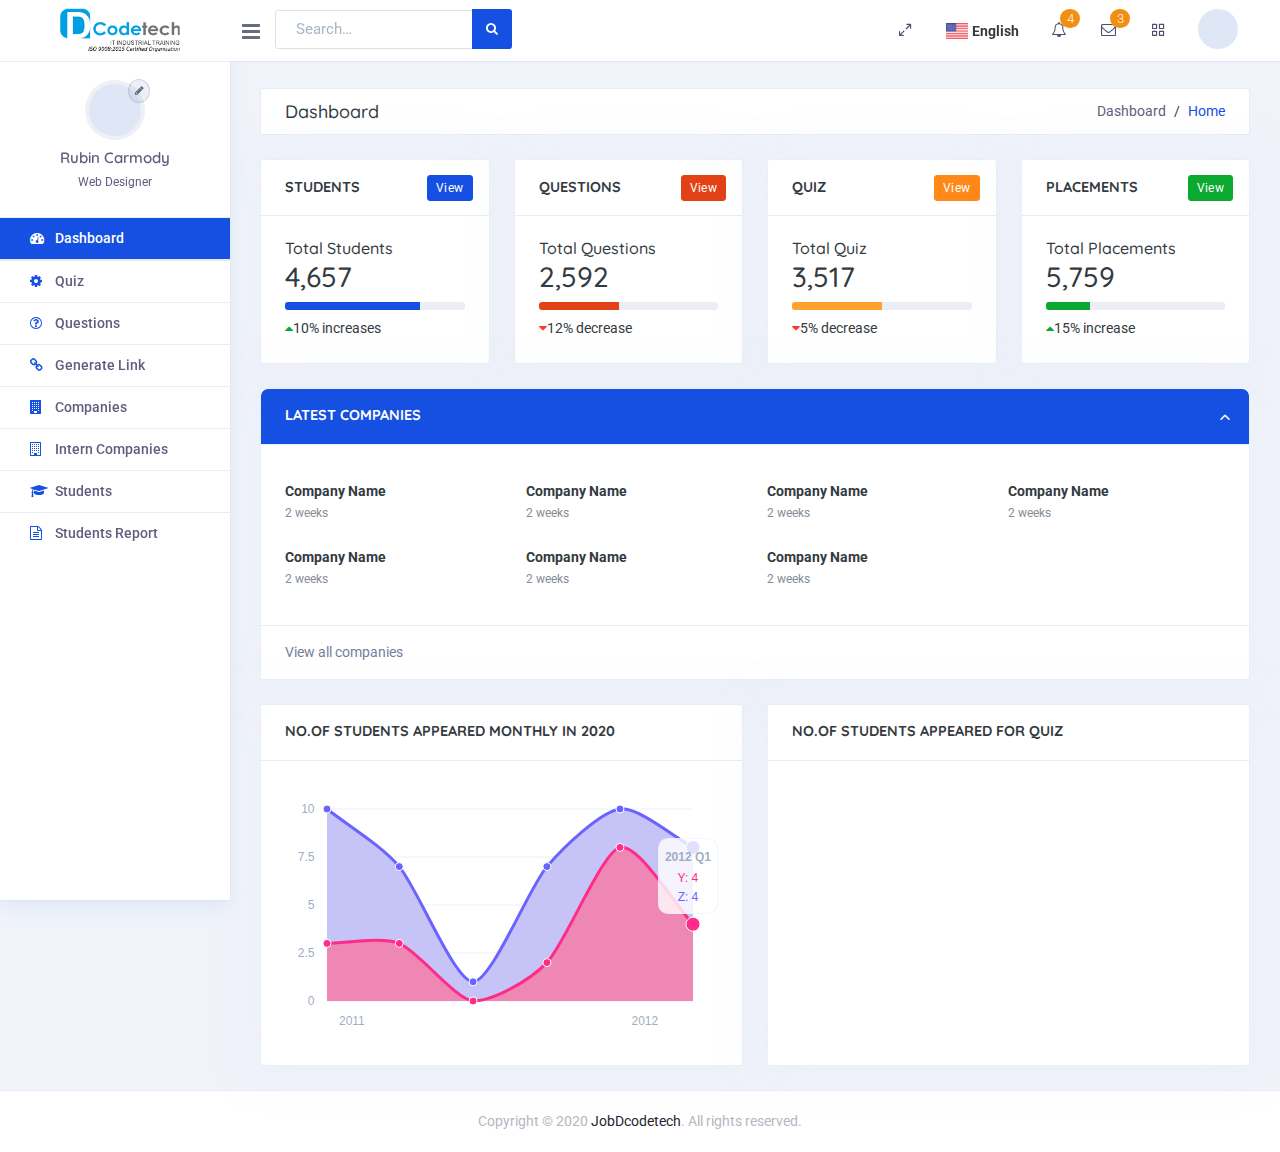
==== dashboard/dashboard.html @ b29acc21 "new" ====
<!doctype html>
<html lang="en" dir="ltr">

<head>
    <meta charset="UTF-8">
    <meta name="viewport" content="width=device-width, initial-scale=1">
    <meta http-equiv="X-UA-Compatible" content="IE=edge">
    <meta name="Description" content="Job board Admin template">
    <meta name="Author" content="Spruko Technologies Private Limited">
    <meta name="keywords" content="bootstrap job board template, bootstrap job template" />
    <meta name="apple-mobile-web-app-status-bar-style" content="black-translucent" />
    <meta name="apple-mobile-web-app-capable" content="yes">
    <meta name="mobile-web-app-capable" content="yes">
    <meta name="HandheldFriendly" content="True">
    <meta name="MobileOptimized" content="320">
    <link rel="icon" href="favicon.ico" type="image/x-icon" />
    <link rel="shortcut icon" type="image/x-icon" href="favicon.ico" />

    <!-- Title -->
    <title>JobDcodetech</title>
    <link rel="stylesheet" href="../assets/fonts/fonts/font-awesome.min.css">

    <!-- Bootstrap Css -->
    <link href="../assets/plugins/bootstrap-4.3.1-dist/css/bootstrap.min.css" rel="stylesheet" />

    <!-- Sidemenu Css -->
    <link href="../assets/plugins/toggle-sidebar/sidemenu.css" rel="stylesheet" />


    <!-- Dashboard Css -->
    <link href="../assets/css/style.css" rel="stylesheet" />
    <link href="../assets/css/admin-custom.css" rel="stylesheet" />

    <!-- c3.js Charts Plugin -->
    <link href="../assets/plugins/charts-c3/c3-chart.css" rel="stylesheet" />

    <!-- Morris.js Charts Plugin -->
    <link href="../assets/plugins/morris/morris.css" rel="stylesheet" />

    <!-- Custom scroll bar css-->
    <link href="../assets/plugins/scroll-bar/jquery.mCustomScrollbar.css" rel="stylesheet" />

    <!---Font icons-->
    <link href="../assets/css/icons.css" rel="stylesheet" />

    <!-- Color-Skins -->
    <link id="theme" rel="stylesheet" type="text/css" media="all"
        href="../assets/color-skins/color-skins/color10.css" />
</head>

<body class="app sidebar-mini">
    <!--Loader-->
    <div id="global-loader">
        <img src="../assets/images/loader.svg" class="loader-img" alt="">
    </div>
    <div class="page">
        <div class="page-main">
            <div class="app-header1 header py-1 d-flex">
                <div class="container-fluid">
                    <div class="d-flex">
                        <a class="header-brand" href="index.html">
                            <img src="../assets/new images/logo.png" class="header-brand-img" alt="Jobslist logo">
                        </a>
                        <a aria-label="Hide Sidebar" class="app-sidebar__toggle" data-toggle="sidebar" href="#"></a>
                        <div class="header-navicon">
                            <a href="#" data-toggle="search" class="nav-link d-lg-none navsearch-icon">
                                <i class="fa fa-search"></i>
                            </a>
                        </div>
                        <div class="header-navsearch">
                            <a href="#" class=" "></a>
                            <form class="form-inline mr-auto">
                                <div class="nav-search">
                                    <input type="search" class="form-control header-search" placeholder="Search…"
                                        aria-label="Search">
                                    <button class="btn btn-primary" type="submit"><i class="fa fa-search"></i></button>
                                </div>
                            </form>
                        </div>
                        <div class="d-flex order-lg-2 ml-auto">
                            <div class="dropdown d-none d-md-flex">
                                <a class="nav-link icon full-screen-link">
                                    <i class="fe fe-maximize-2" id="fullscreen-button"></i>
                                </a>
                            </div>
                            <div class="dropdown d-none d-md-flex country-selector">
                                <a href="#" class="d-flex nav-link leading-none" data-toggle="dropdown">
                                    <img src="../assets/images/us_flag.jpg" alt="img"
                                        class="avatar avatar-xs mr-1 align-self-center">
                                    <div>
                                        <strong class="text-dark">English</strong>
                                    </div>
                                </a>
                                <div class="language-width dropdown-menu dropdown-menu-right dropdown-menu-arrow">
                                    <a href="#" class="dropdown-item d-flex pb-3">
                                        <img src="../assets/images/french_flag.jpg" alt="flag-img"
                                            class="avatar  mr-3 align-self-center">
                                        <div>
                                            <strong>French</strong>
                                        </div>
                                    </a>
                                    <a href="#" class="dropdown-item d-flex pb-3">
                                        <img src="../assets/images/germany_flag.jpg" alt="flag-img"
                                            class="avatar  mr-3 align-self-center">
                                        <div>
                                            <strong>Germany</strong>
                                        </div>
                                    </a>
                                    <a href="#" class="dropdown-item d-flex pb-3">
                                        <img src="../assets/images/italy_flag.jpg" alt="flag-img"
                                            class="avatar  mr-3 align-self-center">
                                        <div>
                                            <strong>Italy</strong>
                                        </div>
                                    </a>
                                    <a href="#" class="dropdown-item d-flex pb-3">
                                        <img src="../assets/images/russia_flag.jpg" alt="flag-img"
                                            class="avatar  mr-3 align-self-center">
                                        <div>
                                            <strong>Russia</strong>
                                        </div>
                                    </a>
                                    <a href="#" class="dropdown-item d-flex pb-3">
                                        <img src="../assets/images/spain_flag.jpg" alt="flag-img"
                                            class="avatar  mr-3 align-self-center">
                                        <div>
                                            <strong>Spain</strong>
                                        </div>
                                    </a>
                                </div>
                            </div>
                            <div class="dropdown d-none d-md-flex">
                                <a class="nav-link icon" data-toggle="dropdown">
                                    <i class="fa fa-bell-o"></i>
                                    <span class=" nav-unread badge badge-danger  badge-pill">4</span>
                                </a>
                                <div class="dropdown-menu dropdown-menu-right dropdown-menu-arrow">
                                    <a href="#" class="dropdown-item text-center">You have 4 notification</a>
                                    <div class="dropdown-divider"></div>
                                    <a href="#" class="dropdown-item d-flex pb-3">
                                        <div class="notifyimg">
                                            <i class="fa fa-envelope-o"></i>
                                        </div>
                                        <div>
                                            <strong>2 new Messages</strong>
                                            <div class="small text-muted">17:50 Pm</div>
                                        </div>
                                    </a>
                                    <a href="#" class="dropdown-item d-flex pb-3">
                                        <div class="notifyimg">
                                            <i class="fa fa-calendar"></i>
                                        </div>
                                        <div>
                                            <strong> 1 Event Soon</strong>
                                            <div class="small text-muted">19-10-2019</div>
                                        </div>
                                    </a>
                                    <a href="#" class="dropdown-item d-flex pb-3">
                                        <div class="notifyimg">
                                            <i class="fa fa-comment-o"></i>
                                        </div>
                                        <div>
                                            <strong> 3 new Comments</strong>
                                            <div class="small text-muted">05:34 Am</div>
                                        </div>
                                    </a>
                                    <a href="#" class="dropdown-item d-flex pb-3">
                                        <div class="notifyimg">
                                            <i class="fa fa-exclamation-triangle"></i>
                                        </div>
                                        <div>
                                            <strong> Application Error</strong>
                                            <div class="small text-muted">13:45 Pm</div>
                                        </div>
                                    </a>
                                    <div class="dropdown-divider"></div>
                                    <a href="#" class="dropdown-item text-center">See all Notification</a>
                                </div>
                            </div>
                            <div class="dropdown d-none d-md-flex">
                                <a class="nav-link icon" data-toggle="dropdown">
                                    <i class="fa fa-envelope-o"></i>
                                    <span class=" nav-unread badge badge-warning  badge-pill">3</span>
                                </a>
                                <div class="dropdown-menu dropdown-menu-right dropdown-menu-arrow">
                                    <a href="#" class="dropdown-item d-flex pb-3">
                                        <img src="../assets/images/users/male/41.jpg" alt="avatar-img"
                                            class="avatar brround mr-3 align-self-center">
                                        <div>
                                            <strong>Blake</strong> I've finished it! See you so.......
                                            <div class="small text-muted">30 mins ago</div>
                                        </div>
                                    </a>
                                    <a href="#" class="dropdown-item d-flex pb-3">
                                        <img src="../assets/images/users/female/1.jpg" alt="avatar-img"
                                            class="avatar brround mr-3 align-self-center">
                                        <div>
                                            <strong>Caroline</strong> Just see the my Admin....
                                            <div class="small text-muted">12 mins ago</div>
                                        </div>
                                    </a>
                                    <a href="#" class="dropdown-item d-flex pb-3">
                                        <img src="../assets/images/users/male/18.jpg" alt="avatar-img"
                                            class="avatar brround mr-3 align-self-center">
                                        <div>
                                            <strong>Jonathan</strong> Hi! I'am singer......
                                            <div class="small text-muted">1 hour ago</div>
                                        </div>
                                    </a>
                                    <a href="#" class="dropdown-item d-flex pb-3">
                                        <img src="../assets/images/users/female/18.jpg" alt="avatar-img"
                                            class="avatar brround mr-3 align-self-center">
                                        <div>
                                            <strong>Emily</strong> Just a reminder that you have.....
                                            <div class="small text-muted">45 mins ago</div>
                                        </div>
                                    </a>
                                    <div class="dropdown-divider"></div>
                                    <a href="#" class="dropdown-item text-center">View all Messages</a>
                                </div>
                            </div>
                            <div class="dropdown d-none d-md-flex">
                                <a class="nav-link icon" data-toggle="dropdown">
                                    <i class="fe fe-grid"></i>
                                </a>
                                <div class="dropdown-menu dropdown-menu-right dropdown-menu-arrow  app-selector">
                                    <ul class="drop-icon-wrap">
                                        <li>
                                            <a href="#" class="drop-icon-item">
                                                <i class="icon icon-speech text-dark"></i>
                                                <span class="block"> E-mail</span>
                                            </a>
                                        </li>
                                        <li>
                                            <a href="#" class="drop-icon-item">
                                                <i class="icon icon-map text-dark"></i>
                                                <span class="block">map</span>
                                            </a>
                                        </li>

                                        <li>
                                            <a href="#" class="drop-icon-item">
                                                <i class="icon icon-bubbles text-dark"></i>
                                                <span class="block">Messages</span>
                                            </a>
                                        </li>
                                        <li>
                                            <a href="#" class="drop-icon-item">
                                                <i class="icon icon-user-follow text-dark"></i>
                                                <span class="block">Followers</span>
                                            </a>
                                        </li>
                                        <li>
                                            <a href="#" class="drop-icon-item">
                                                <i class="icon icon-picture text-dark"></i>
                                                <span class="block">Photos</span>
                                            </a>
                                        </li>
                                        <li>
                                            <a href="#" class="drop-icon-item">
                                                <i class="icon icon-settings text-dark"></i>
                                                <span class="block">Settings</span>
                                            </a>
                                        </li>
                                    </ul>
                                    <div class="dropdown-divider"></div>
                                    <a href="#" class="dropdown-item text-center">View all</a>
                                </div>
                            </div>
                            <div class="dropdown ">
                                <a href="#" class="nav-link pr-0 leading-none user-img" data-toggle="dropdown">
                                    <img src="../assets/images/users/male/25.jpg" alt="profile-img"
                                        class="avatar avatar-md brround">
                                </a>
                                <div class="dropdown-menu dropdown-menu-right dropdown-menu-arrow ">
                                    <a class="dropdown-item" href="profile.html">
                                        <i class="dropdown-icon icon icon-user"></i> My Profile
                                    </a>
                                    <a class="dropdown-item" href="emailservices.html">
                                        <i class="dropdown-icon icon icon-speech"></i> Inbox
                                    </a>
                                    <a class="dropdown-item" href="editprofile.html">
                                        <i class="dropdown-icon  icon icon-settings"></i> Account Settings
                                    </a>
                                    <a class="dropdown-item" href="login.html">
                                        <i class="dropdown-icon icon icon-power"></i> Log out
                                    </a>
                                </div>
                            </div>
                        </div>
                    </div>
                </div>
            </div>
            <!-- Sidebar menu-->
            <div class="app-sidebar__overlay" data-toggle="sidebar"></div>
            <aside class="app-sidebar doc-sidebar">
                <div class="app-sidebar__user clearfix">
                    <div class="dropdown user-pro-body">
                        <div>
                            <img src="../assets/images/users/male/25.jpg" alt="user-img"
                                class="avatar avatar-lg brround">
                            <a href="editprofile.html" class="profile-img">
                                <span class="fa fa-pencil" aria-hidden="true"></span>
                            </a>
                        </div>
                        <div class="user-info">
                            <h2>Rubin Carmody</h2>
                            <span>Web Designer</span>
                        </div>
                    </div>
                </div>
                <ul class="side-menu">
                    <li class="slide">
                        <a class="side-menu__item" href="dashboard.html">
                            <i class="side-menu__icon fa fa-tachometer"></i>
                            <span class="side-menu__label">Dashboard</span>
                        </a>
                    </li>
                    <li class="slide">
                        <a class="side-menu__item" href="#">
                            <i class="side-menu__icon fa fa-gear"></i>
                            <span class="side-menu__label">Quiz</span>
                        </a>
                    </li>
                    <li class="slide">
                        <a class="side-menu__item" href="#">
                            <i class="side-menu__icon fa fa-question-circle-o"></i>
                            <span class="side-menu__label">Questions</span>
                        </a>
                    </li>
                    <li class="slide">
                        <a class="side-menu__item" href="#">
                            <i class="side-menu__icon fa fa-link"></i>
                            <span class="side-menu__label">Generate Link</span>
                        </a>
                    </li>
                    <li class="slide">
                        <a class="side-menu__item" href="#">
                            <i class="side-menu__icon fa fa-building"></i>
                            <span class="side-menu__label">Companies</span>
                        </a>
                    </li>
                    <li class="slide">
                        <a class="side-menu__item" href="#">
                            <i class="side-menu__icon fa fa-building-o"></i>
                            <span class="side-menu__label">Intern Companies</span>
                        </a>
                    </li>
                    <li class="slide">
                        <a class="side-menu__item" href="#">
                            <i class="side-menu__icon fa fa-graduation-cap"></i>
                            <span class="side-menu__label">Students</span>
                        </a>
                    </li>
                    <li class="slide">
                        <a class="side-menu__item" href="#">
                            <i class="side-menu__icon fa fa-file-text-o"></i>
                            <span class="side-menu__label">Students Report</span>
                        </a>
                    </li>
                </ul>
            </aside>

            <div class="app-content">
                <div class="side-app">
                    <div class="page-header">
                        <h4 class="page-title">Dashboard</h4>
                        <ol class="breadcrumb">
                            <li class="breadcrumb-item"><a href="#">Dashboard</a></li>
                            <li class="breadcrumb-item active" aria-current="page">Home</li>
                        </ol>
                    </div>

                    <div class="row">
                        <div class="col-sm-12 col-md-6 col-lg-6 col-xl-3 ">
                            <div class="card overflow-hidden">
                                <div class="card-header">
                                    <h3 class="card-title">Students</h3>
                                    <div class="card-options"> <a class="btn btn-sm btn-primary" href="#">View</a>
                                    </div>
                                </div>
                                <div class="card-body ">
                                    <h5 class="">Total Students</h5>
                                    <h2 class="text-dark  mt-0 ">4,657</h2>
                                    <div class="progress progress-sm mt-0 mb-2">
                                        <div class="progress-bar bg-primary w-75" role="progressbar"></div>
                                    </div>
                                    <div class=""><i class="fa fa-caret-up text-green"></i>10% increases</div>
                                </div>
                            </div>
                        </div>
                        <div class=" col-sm-12 col-md-6 col-lg-6 col-xl-3">
                            <div class="card overflow-hidden">
                                <div class="card-header">
                                    <h3 class="card-title">Questions</h3>
                                    <div class="card-options"> <a class="btn btn-sm btn-secondary" href="#">View</a>
                                    </div>
                                </div>
                                <div class="card-body ">
                                    <h5 class="">Total Questions</h5>
                                    <h2 class="text-dark  mt-0 ">2,592</h2>
                                    <div class="progress progress-sm mt-0 mb-2">
                                        <div class="progress-bar bg-secondary w-45" role="progressbar"></div>
                                    </div>
                                    <div class=""><i class="fa fa-caret-down text-danger"></i>12% decrease</div>
                                </div>
                            </div>
                        </div>
                        <div class=" col-sm-12 col-md-6 col-lg-6 col-xl-3">
                            <div class="card overflow-hidden">
                                <div class="card-header">
                                    <h3 class="card-title">Quiz</h3>
                                    <div class="card-options"> <a class="btn btn-sm btn-warning" href="#">View</a>
                                    </div>
                                </div>
                                <div class="card-body ">
                                    <h5 class="">Total Quiz</h5>
                                    <h2 class="text-dark  mt-0 ">3,517</h2>
                                    <div class="progress progress-sm mt-0 mb-2">
                                        <div class="progress-bar bg-warning w-50" role="progressbar"></div>
                                    </div>
                                    <div class=""><i class="fa fa-caret-down text-danger"></i>5% decrease</div>
                                </div>
                            </div>
                        </div>
                        <div class="col-sm-12 col-md-6 col-lg-6 col-xl-3 ">
                            <div class="card overflow-hidden">
                                <div class="card-header">
                                    <h3 class="card-title">Placements</h3>
                                    <div class="card-options"> <a class="btn btn-sm btn-success" href="#">View</a>
                                    </div>
                                </div>
                                <div class="card-body ">
                                    <h5 class="">Total Placements</h5>
                                    <h2 class="text-dark  mt-0  ">5,759</h2>
                                    <div class="progress progress-sm mt-0 mb-2">
                                        <div class="progress-bar bg-success w-25" role="progressbar"></div>
                                    </div>
                                    <div class=""><i class="fa fa-caret-up text-success"></i>15% increase</div>
                                </div>
                            </div>
                        </div>
                    </div>

                    <div class="row">
                        <div class="col-12">
                            <div class="card rounded">
                                <div class="card-header bg-primary text-center br-tr-7 br-tl-7">
                                    <h3 class="card-title text-white">Latest Companies</h3>
                                    <div class=" card-options ">
                                        <a href=" #" class="card-options-collapse" data-toggle="card-collapse"><i
                                                class="fe fe-chevron-up text-white"></i></a>

                                    </div>
                                </div>
                                <div class="card-body">
                                    <ul class="row">
                                        <li class="col-4 col-md-3  p-3">
                                            <b class="d-block">Company Name</b>
                                            <a href="" class="small text-gray">2 weeks</a>
                                        </li>
                                        <li class="col-4 col-md-3  p-3">
                                            <b class="d-block">Company Name</b>
                                            <a href="" class="small text-gray">2 weeks</a>
                                        </li>
                                        <li class="col-4 col-md-3  p-3">
                                            <b class="d-block">Company Name</b>
                                            <a href="" class="small text-gray">2 weeks</a>
                                        </li>
                                        <li class="col-4 col-md-3  p-3">
                                            <b class="d-block">Company Name</b>
                                            <a href="" class="small text-gray">2 weeks</a>
                                        </li>
                                        <li class="col-4 col-md-3  p-3">
                                            <b class="d-block">Company Name</b>
                                            <a href="" class="small text-gray">2 weeks</a>
                                        </li>
                                        <li class="col-4 col-md-3  p-3">
                                            <b class="d-block">Company Name</b>
                                            <a href="" class="small text-gray">2 weeks</a>
                                        </li>
                                        <li class="col-4 col-md-3  p-3">
                                            <b class="d-block">Company Name</b>
                                            <a href="" class="small text-gray">2 weeks</a>
                                        </li>




                                    </ul>
                                </div>
                                <div class="card-footer ">
                                    <a href="#">View all companies</a>
                                </div>
                            </div>
                        </div>
                    </div>
                    <div class="row">
                        <div class="col-lg-6 col-md-12">
                            <div class="card">
                                <div class="card-header">
                                    <h3 class="card-title">No.Of Students appeared monthly in 2020</h3>

                                </div>
                                <div class="card-body">
                                    <div id="morrisBar2" class="chartsh"></div>
                                </div>
                            </div>
                        </div>
                        <div class="col-lg-6 col-md-12">
                            <div class="card">
                                <div class="card-header">
                                    <h3 class="card-title">NO.of students appeared for quiz</h3>

                                </div>
                                <div class="card-body">
                                    <div id="morrisBar4" class="chartsh"></div>
                                </div>
                            </div>
                        </div>
                    </div>
                </div>
            </div>
        </div>

        <!--footer-->
        <footer class="footer">
            <div class="container">
                <div class="row align-items-center flex-row-reverse">
                    <div class="col-lg-12 col-sm-12 mt-3 mt-lg-0 text-center">
                        Copyright © 2020 <a href="#">JobDcodetech</a>. All rights
                        reserved.
                    </div>
                </div>
            </div>
        </footer>
        <!-- End Footer-->
    </div>

    <!-- Dashboard js -->
    <script src="../assets/js/vendors/jquery-3.2.1.min.js"></script>
    <script src="../assets/plugins/bootstrap-4.3.1-dist/js/popper.min.js"></script>
    <script src="../assets/plugins/bootstrap-4.3.1-dist/js/bootstrap.min.js"></script>
    <script src="../assets/js/vendors/jquery.sparkline.min.js"></script>
    <script src="../assets/js/vendors/selectize.min.js"></script>
    <script src="../assets/js/vendors/jquery.tablesorter.min.js"></script>
    <script src="../assets/js/vendors/circle-progress.min.js"></script>
    <script src="../assets/plugins/rating/jquery.rating-stars.js"></script>

    <!-- Fullside-menu Js-->
    <script src="../assets/plugins/toggle-sidebar/sidemenu.js"></script>

    <!--Morris.js Charts Plugin -->
    <script src="../assets/plugins/morris/raphael-min.js"></script>
    <script src="../assets/plugins/morris/morris.js"></script>

    <script src="../assets/plugins/input-mask/jquery.mask.min.js"></script>

    <!-- Index Scripts -->
    <script src="../assets/js/morris.js"></script>

    <!-- Custom scroll bar Js-->
    <script src="../assets/plugins/scroll-bar/jquery.mCustomScrollbar.concat.min.js"></script>

    <!--Counters -->
    <script src="../assets/plugins/counters/counterup.min.js"></script>
    <script src="../assets/plugins/counters/waypoints.min.js"></script>
    <script src="../assets/plugins/counters/numeric-counter.js"></script>


    <!-- Custom Js-->
    <script src="../assets/js/admin-custom.js"></script>


</body>

</html>
---- assets/plugins/toggle-sidebar/sidemenu.css ----
@charset "UTF-8";

@media (min-width: 768px) {
  .app.sidenav-toggled .app-content {
    margin-left: 0;
  }
  .app.sidenav-toggled .app-sidebar {
    left: -230px;
  }
  .app.sidenav-toggled .app-sidebar__overlay {
    visibility: hidden;
  }
}

@media (max-width: 767px) {
  .app {
    overflow-x: hidden;
  }
  .app .app-sidebar {
    left: -230px;
  }
  .app .app-sidebar__overlay {
    visibility: hidden;
  }
  .app.sidenav-toggled .app-content {
    margin-left: 0;
  }
  .app.sidenav-toggled .app-sidebar {
    left: 0;
  }
  .app.sidenav-toggled .app-sidebar__overlay {
    visibility: visible;
  }
}

.app-content {
  min-height: calc(100vh - 50px);
  margin-top: 50px !important;
  margin-bottom:0 !important;
  -webkit-transition: margin-left 0.3s ease;
  -o-transition: margin-left 0.3s ease;
  transition: margin-left 0.3s ease;
}

.app-content .side-app{
  padding: 38px 30px 0 30px;
}

.footer .container{
	    width: 100%;
    padding-right: 0.75rem;
    padding-left: 0.75rem;
    margin-right: auto;
    margin-left: auto;
}
@media (min-width: 768px) {
  .app-content {
    margin-left: 230px;
  }
}

@media (max-width: 767px) {
  .app-content {
    margin-top: 50px;
    min-width: 100%;
  }
}

@media (max-width: 480px) {
  .app-content {
    padding: 15px;
  }
}

@media print {
  .app-content {
    margin: 0;
    padding: 0;
    background-color: #fff;
  }
}

.light-text {
  font-weight: 300 !important;
}

.semibold-text {
  font-weight: 600 !important;
}

.line-head {
  padding-bottom: 10px;
  border-bottom: 1px solid #ddd;
}

/*----- Componant: Top Navigation Bar ----- */
.app-header1 {
      position: fixed;
    left: 0;
    right: 0;
    top: 0;
    width: 100%;
    display: -webkit-box;
    display: -ms-flexbox;
    display: flex;
    background-color: #ffffff;
    z-index: 1030;
    padding-right: 15px;
    padding: 10px 0;
}
.app-header1 .input-icon.mt-1 {
	margin-top:2px !important;
}
@media (min-width: 768px) {
  .app-header1 {
    padding-right: 30px;
  }
}

@media print {
  .app-header1 {
    display: none;
  }
}

.app-header__logo {
  -webkit-box-flex: 1;
      -ms-flex: 1 0 auto;
          flex: 1 0 auto;
  color: #fff;
  text-align: center;
  padding: 0 15px;
  font-size: 26px;
  font-weight: 400;
  line-height: 50px;
}

@media (min-width: 768px) {
  .app-header__logo {
    -webkit-box-flex: 0;
        -ms-flex: 0 0 auto;
            flex: 0 0 auto;
    display: block;
    width: 230px;
  }
}

.app-header__logo:focus, .app-header__logo:hover {
  text-decoration: none;
}

.app-sidebar__toggle {
	padding: 0 15px;
	font-family: fontAwesome;
	color: #676b7b;
	margin-top: 3px;
	line-height: 2.4;
	-webkit-transition: background-color 0.3s ease;
	-o-transition: background-color 0.3s ease;
	transition: background-color 0.3s ease;
}

@media (max-width: 767px) {
  .app-sidebar__toggle {
    -webkit-box-ordinal-group: 0;
        -ms-flex-order: -1;
            order: -1;
  }
}

.app-sidebar__toggle:before {
  content: "\f0c9";
  font-size: 21px;
}

.app-sidebar__toggle:focus, .app-sidebar__toggle:hover {
	text-decoration: none;
	color: #676b7b;
}

.app-nav {
  display: -webkit-box;
  display: -ms-flexbox;
  display: flex;
  margin-bottom: 0;
  -webkit-box-pack: end;
      -ms-flex-pack: end;
          justify-content: flex-end;
}

@media (min-width: 768px) {
  .app-nav {
    -webkit-box-flex: 1;
        -ms-flex: 1 0 auto;
            flex: 1 0 auto;
  }
}

.app-nav__item {
  display: block;
  padding: 15px;
  line-height: 20px;
  color:#3e4b5b;
  -webkit-transition: background-color 0.3s ease;
  -o-transition: background-color 0.3s ease;
  transition: background-color 0.3s ease;
}

.app-nav__item:hover, .app-nav__item:focus {
  background: rgba(0, 0, 0, 0.1);
  color: #f6f6f6;
}

.app-search {
  position: relative;
  display: -webkit-box;
  display: -ms-flexbox;
  display: flex;
  -ms-flex-item-align: center;
      align-self: center;
  margin-right: 15px;
  padding: 10px 0;
}

@media (max-width: 480px) {
  .app-search {
    display: none;
  }
}

.app-search__input {
  border: 0;
  padding: 5px 10px;
  padding-right: 30px;
  border-radius: 2px;
  background-color: rgba(255, 255, 255, 0.8);
  -webkit-transition: background-color 0.3s ease;
  -o-transition: background-color 0.3s ease;
  transition: background-color 0.3s ease;
}

.app-search__input::-webkit-input-placeholder {
  color: rgba(0, 0, 0, 0.4);
}

.app-search__input:-ms-input-placeholder {
  color: rgba(0, 0, 0, 0.4);
}

.app-search__input::-ms-input-placeholder {
  color: rgba(0, 0, 0, 0.4);
}

.app-search__input::placeholder {
  color: rgba(0, 0, 0, 0.4);
}

.app-search__button {
  position: absolute;
  right: 0;
  top: 10px;
  bottom: 10px;
  padding: 0 10px;
  border: 0;
  color: rgba(0, 0, 0, 0.8);
  background: none;
  cursor: pointer;
}

.app-notification {
  min-width: 270px;
}

.app-notification__title {
  padding: 8px 20px;
  text-align: center;
  background-color: rgba(0, 150, 136, 0.4);
  color: #333;
}

.app-notification__footer {
  padding: 8px 20px;
  text-align: center;
  background-color: #eee;
}

.app-notification__content {
  max-height: 220px;
  overflow-y: auto;
}

.app-notification__content::-webkit-scrollbar {
  width: 6px;
}

.app-notification__content::-webkit-scrollbar-thumb {
  background: rgba(0, 0, 0, 0.2);
}

.app-notification__item {
  display: -webkit-box;
  display: -ms-flexbox;
  display: flex;
  padding: 8px 20px;
  color: inherit;
  border-bottom: 1px solid #ddd;
  -webkit-transition: background-color 0.3s ease;
  -o-transition: background-color 0.3s ease;
  transition: background-color 0.3s ease;
}

.app-notification__item:focus, .app-notification__item:hover {
  color: inherit;
  text-decoration: none;
  background-color: #e0e0e0;
}

.app-notification__message,
.app-notification__meta {
  margin-bottom: 0;
}

.app-notification__icon {
  padding-right: 10px;
}

.app-notification__message {
  line-height: 1.2;
}

.app-sidebar {
  position: fixed;
  top: 0;
  bottom: 0;
  left: 0;
  padding-top: 60px;
  width: 230px;
  overflow: auto;
  background:#fff;
  z-index: 10;
  box-shadow: 0 0 0 1px rgba(181, 201, 227, .12), 0 8px 16px 0 rgba(181, 201, 227, .24);
  color: #605e7e;
  
}

.app-sidebar::-webkit-scrollbar {
  width: 6px;
}

.app-sidebar::-webkit-scrollbar-thumb {
  background: rgba(0, 0, 0, 0.2);
}

@media print {
  .app-sidebar {
    display: none;
  }
}

@media (max-width: 767px) {
  .app-sidebar__overlay {
    position: fixed;
    top: 0;
    left: 0;
    bottom: 0;
    right: 0;
    z-index: 9;
  }
}
.app-sidebar__user {
    padding: 20px 10px;
    color: #e0e0e0;
    position: relative;
}
.app-sidebar__user .user-pro-body img{
	background: rgba(167, 180, 201,0.2);
    z-index: 1000;
    position: inherit;
    padding: 4px;	
}
.app-sidebar__user .user-pro-body img{
	width:60px;
	height:60px;
}
.user-info {
    color: #605e7e;
    text-align: center;
}
.user-info h2 {
    font-size: 15px;
    margin: 0;
    font-weight: 600;
    margin-top: 10px;
}
.clearfix::after {
    display: block;
    clear: both;
    content: "";
}
.user-info span {
    font-size: 12px;
    line-height: 30px;
}
.profile-img {
    position: absolute;
    top: -1px;
    right: 70px;
    display: block;
    border: 1px solid rgba(101, 84, 187,.2);
    border-radius: 50%;
    font-size: 10px;
    line-height: 22px;
    width: 22px;
    text-align: center;
    height: 24px;
	color:#605e7e;
    background: rgba(167, 180, 201,0.2);
}
.profile-img:hover{
	background:rgba(255,255,255,0.6);
}
.app-sidebar__user .user-pro-body {
	display: block;
}
.app-sidebar__user .user-pro-body img {
	margin-bottom:0 !important;	
}
.app-sidebar__user .user-pro-body img {
	display: block;
	margin: 0 auto 10px;

}
.app-sidebar__user .user-pro-body .u-dropdown {
	color: #97999f;
}
.app-sidebar__user .user-pro-body .user-info span.text-gray{
	color:#605e7e !important;
}
.app-sidebar__user .user-pro-body .dropdown-menu {
	right: 0;
	width: 80%;
	left: 0;
	margin: 0 auto;
	-webkit-transform: none !important;
	-ms-transform: none !important;
	transform: none !important;
	top: 85px !important;
}
.app-sidebar__user .user-pro-body .dropdown-menu li a {
	padding-left: 5px !important;
	padding-right: 10px !important;
	padding-top: 10px !important;
	padding: 10px !important;
}

.sidebar-mini.sidenav-toggled .app-sidebar .user-info{
	display:none;
}
.sidebar-mini.sidenav-toggled .app-sidebar .profile-img{
	display:none;
}
.sidebar-mini.sidenav-toggled .app-sidebar  .app-sidebar-footer{
	display:none;
}
.sidebar-mini.sidenav-toggled .app-sidebar .app-sidebar__user  {
	padding:20px 0 !important;
}
.sidebar-mini.sidenav-toggled .app-sidebar .side-menu h3  {
	display:none;
}
.sidebar-mini.sidenav-toggled .app-sidebar .side-menu h3  {
	display:none;
}
@media (max-width: 767px) {
	.sidebar-mini.sidenav-toggled .app-sidebar .user-info{
		display:block;
	}
	.sidebar-mini.sidenav-toggled .app-sidebar .profile-img{
		display:block;
		right: 78px;
	}
	.sidebar-mini.sidenav-toggled .app-sidebar  .app-sidebar-footer{
		display:block;
	}
	.sidebar-mini.sidenav-toggled .app-sidebar .app-sidebar__user  {
		padding: 20px 0 !important;
		margin-left:10px;
	}
	.app-sidebar__user .user-pro-body img {
		width:3rem;
		height:3rem;
	}
	.sidebar-mini.sidenav-toggled .app-sidebar .user-pro-body img {
		width:3rem;
		height:3rem;
	}
}
.sidebar-mini.sidenav-toggled .app-sidebar .user-pro-body img {
	width:3rem;
	height:3rem;
}
.app-sidebar__user-avatar {
  -webkit-box-flex: 0;
   -ms-flex: 0 0 auto;
   flex: 0 0 auto;
  margin-right: 15px;
}

.app-sidebar__user-name.text-sm{
	font-size: 13px;
}
.app-sidebar__user-name {
  font-size: 17px;
  line-height: 1.3;
}

.app-sidebar__user-name,
.app-sidebar__user-designation {
  white-space: nowrap;
  overflow: hidden;
  -o-text-overflow: ellipsis;
     text-overflow: ellipsis;
  margin-bottom: 0;
}

.side-menu {
  margin-bottom: 0;
  padding-bottom: 0px;
}
.side-menu h3{
	padding-left: 15px;
    color: #605e7e;
    text-transform: uppercase;
    letter-spacing: .5px;
    font-weight: bold;
    font-size: 11px;
    margin-bottom: 15px;
    margin-top: 15px;
	
}	

.side-menu  .slide li a{
	position:relative;
}
/*
.side-menu .side-menu__icon{
	color: #fff;
    height: 30px;
    line-height: 30px;
    text-align: center;
    vertical-align: middle;
    width: 30px !important;
    border-radius: 50%;
	margin-right:10px;
    
}
.side-menu li a.active:before{
	content: '';
    position: absolute;
    left: 0;
    top: 0;
    width: 5px;
    height: 100%;
    display: block;
}*/
.side-menu li ul li a.active:before{
	display:none;
}
.side-menu__item {
	position: relative;
	display: -webkit-box;
	display: -ms-flexbox;
	display: flex;
	-webkit-box-align: center;
	-ms-flex-align: center;
	align-items: center;
	padding: 10px 35px 10px 30px;
	font-size: 14px;
	-webkit-transition: border-left-color 0.3s ease,	background-color 0.3s ease;
	-o-transition: border-left-color 0.3s ease,	background-color 0.3s ease;
	transition: border-left-color 0.3s ease,	background-color 0.3s ease;
}
.app-sidebar .mCSB_draggerContainer {
    right: -11px;
}

.side-menu__icon {
  -webkit-box-flex: 0;
      -ms-flex: 0 0 auto;
          flex: 0 0 auto;
  width: 25px;
}
.side-menu__label {
  white-space: nowrap;
  -webkit-box-flex: 1;
      -ms-flex: 1 1 auto;
          flex: 1 1 auto;
}
.app-sidebar .side-menu__item.active{
   border-top: 1px solid  #e9ecf3;
   border-bottom: 1px solid #e9ecf3;
   background: #f0f3fa !important;
    color: #1650e2 !important;
}
.app-sidebar .side-menu__item.active:hover{
   border-top: 1px solid  #e9ecf3;
   border-bottom: 1px solid #e9ecf3;
   color:#fff !important;
}
.slide.is-expanded [data-toggle='slide']{
	 border-bottom: 1px solid  #e9ecf3;
}
.side-menu  li a{
	border-top: 1px solid  #e9ecf3;
}
.side-menu  li ul li a{
	border-top:0;
	border-bottom:0;
}
.app-sidebar .side-menu li a.active{
	background:none;
}
.app-sidebar .slide-menu li.active>a {
	font-weight: 500;
}
.slide-menu li ul li :{
	font-size:12px !important;
	font-weight:300;
	border-bottom: 1px solid rgba(0,0,0,0.03);
}
.slide-menu li ul a{
	padding: 10px 10px 10px 65px;
}
.side-menu .slide-menu li a{
	font-size:13px;
}
.slide ul li a {
    color: #605e7e;
    font-weight: 400;
}
.app-sidebar-footer {
    clear: both;
    display: block;
    color: #fff;
    position: fixed;
    bottom: 0px;
    background: #fff;
    width: 228px;
    z-index: 999;
}
.app-sidebar-footer a {
    padding: 10px 0;
    text-align: center;
    width: 20%;
    color: #fff;
    font-size: 15px;
    display: block;
    float: left;
    cursor: pointer;
    border-right: 1px solid #ffffff05;
    border-bottom: 1px solid #ffffff05;
}
.app-sidebar-footer a:hover{
	background: rgba|(255,255,255,0.02);
}
.slide ul ul a {
    font-size: 0.9em !important;
    padding: 10px 10px 10px 45px !important;
}
.app-sidebar ul li a {
    color: #605e7e;
    font-weight: 500;
}
.slide.is-expanded .slide-menu {
  max-height: 150vh;
}

.slide.is-expanded .angle {
  -webkit-transform: rotate(90deg);
      -ms-transform: rotate(90deg);
          transform: rotate(90deg);
}

.slide-menu {
  max-height: 0;
  overflow: hidden;
  -webkit-transition: max-height 0.3s ease;
  -o-transition: max-height 0.3s ease;
  transition: max-height 0.3s ease;
}

.slide-item {
	display: -webkit-box;
	display: -ms-flexbox;
	display: flex;
	-webkit-box-align: center;
	-ms-flex-align: center;
	align-items: center;
	padding: 10px 10px 10px 65px;
	font-size: 13px;
	color: #3e4b5b;
}
.app-sidebar .side-menu .slide-menu li{
	border-bottom: 1px solid rgba(0,0,0,0.03);
}
.app-sidebar .side-menu .slide-menu li:last-child{
	border-bottom:0;
}
.slide-item .icon {
  margin-right: 5px;
}

.angle {
  -webkit-transform-origin: center;
      -ms-transform-origin: center;
          transform-origin: center;
  -webkit-transition: -webkit-transform 0.3s ease;
  transition: -webkit-transform 0.3s ease;
  -o-transition: transform 0.3s ease;
  transition: transform 0.3s ease;
  transition: transform 0.3s ease, -webkit-transform 0.3s ease;
}

@media (min-width: 768px) {
  .sidebar-mini.sidenav-toggled .app-sidebar__user-name,
  .sidebar-mini.sidenav-toggled .app-sidebar__user-designation,
  .sidebar-mini.sidenav-toggled .angle {
    display: none;
  }
  .sidebar-mini.sidenav-toggled .app-sidebar__user-avatar {
    width: 30px;
    height: 30px;
  }
  .sidebar-mini.sidenav-toggled .app-content {
    margin-left: 50px;
  }
  .sidebar-mini.sidenav-toggled .app-sidebar {
    left: 0;
    width: 50px;
    overflow: hidden;
  }
  .sidebar-mini.sidenav-toggled .app-sidebar:hover {
    overflow: visible;
	
  }
  .sidebar-mini.sidenav-toggled .side-menu__item {
    overflow: hidden;
	padding: 10px 17px !important;
  }
  .sidebar-mini.sidenav-toggled .side-menu__item:hover {
    overflow: visible;
  }
  .sidebar-mini.sidenav-toggled .side-menu__item:hover .side-menu__label {
    opacity: 1;
  }
  .sidebar-mini.sidenav-toggled .side-menu__item:hover + .slide-menu {
    visibility: visible;
  }
  .sidebar-mini.sidenav-toggled .side-menu__label {
    display: block;
    position: absolute;
    top: 0;
    left: 50px;
    min-width: 180px;
    padding: 12px 5px 12px 20px;
    margin-left: -3px;
    line-height: 1;
    opacity: 0;
    background: #ffffff;
	color: #3e4b5b;
    border-top-right-radius: 4px;
    border-bottom-right-radius: 4px;
  }
  .sidebar-mini.sidenav-toggled .slide:hover .side-menu__item {
    overflow: visible;
    border-left-color: #766cc5;
    background: #e0e2e8;
    color: #111;
  }
  .sidebar-mini.sidenav-toggled .slide:hover .side-menu__label {
    opacity: 1;
  }
  .sidebar-mini.sidenav-toggled .slide:hover .slide-menu {
    max-height: 100vh;
    opacity: 1;
    visibility: visible;
    z-index: 10;
  }
  .sidebar-mini.sidenav-toggled .slide .side-menu__label {
    border-bottom-right-radius: 0;
  }
  .sidebar-mini.sidenav-toggled .slide-menu {
    position: absolute;
    left: 50px;
    min-width: 180px;
    padding: 12px 0;
    opacity: 0;
    border-bottom-right-radius: 4px;
    z-index: 9;
    visibility: hidden;
    -webkit-transition: visibility 0.3s ease;
    -o-transition: visibility 0.3s ease;
    transition: visibility 0.3s ease;
  }
}

.dropdown-menu {
  border-radius: 0;
}

.dropdown-menu.dropdown-menu-right {
  left: auto;
}

.dropdown-item .fa,
.dropdown-item .icon {
  vertical-align: middle;
}
.app-title {
  display: -webkit-box;
  display: -ms-flexbox;
  display: flex;
  -webkit-box-align: center;
      -ms-flex-align: center;
          align-items: center;
  -webkit-box-pack: justify;
      -ms-flex-pack: justify;
          justify-content: space-between;
  -webkit-box-orient: horizontal;
  -webkit-box-direction: normal;
      -ms-flex-direction: row;
          flex-direction: row;
  background-color: #FFF;
  margin: -30px -30px 30px;
  padding: 20px 30px;
  -webkit-box-shadow: 0 1px 2px rgba(0, 0, 0, 0.1);
          box-shadow: 0 1px 2px rgba(0, 0, 0, 0.1);
}

@media print {
  .app-title {
    display: none;
  }
}

@media (max-width: 480px) {
  .app-title {
    margin: -15px -15px 15px;
    padding: 20px;
    -webkit-box-orient: vertical;
    -webkit-box-direction: normal;
        -ms-flex-direction: column;
            flex-direction: column;
    -webkit-box-align: start;
        -ms-flex-align: start;
            align-items: flex-start;
  }
}

.app-title h1 {
  margin: 0;
  font-size: 24px;
  font-weight: 400;
}

.app-title p {
  margin-bottom: 0;
  font-style: italic;
}

@media (max-width: 480px) {
  .app-title p {
    display: none;
  }
}

.app-breadcrumb {
  margin-bottom: 0;
  text-align: right;
  font-weight: 500;
  font-size: 13px;
  text-transform: capitalize;
  padding: 0;
  text-align: left;
  padding: 0;
  background-color: transparent;
}

@media (max-width: 480px) {
  .app-breadcrumb {
    margin-top: 10px;
  }
}

.tile {
  position: relative;
  background: #ffffff;
  border-radius: 3px;
  padding: 20px;
  -webkit-box-shadow: 0 2px 2px 0 rgba(0, 0, 0, 0.14), 0 1px 5px 0 rgba(0, 0, 0, 0.12), 0 3px 1px -2px rgba(0, 0, 0, 0.2);
          box-shadow: 0 2px 2px 0 rgba(0, 0, 0, 0.14), 0 1px 5px 0 rgba(0, 0, 0, 0.12), 0 3px 1px -2px rgba(0, 0, 0, 0.2);
  margin-bottom: 30px;
  -webkit-transition: all 0.3s ease-in-out;
  -o-transition: all 0.3s ease-in-out;
  transition: all 0.3s ease-in-out;
}

@media print {
  .tile {
    border: 1px solid #ddd;
  }
}
.sidenav-toggled .app-sidebar__user .avatar-md {
    width: 1.8rem;
    height: 1.8rem;
    line-height: 2rem;
    font-size: 1rem;
}
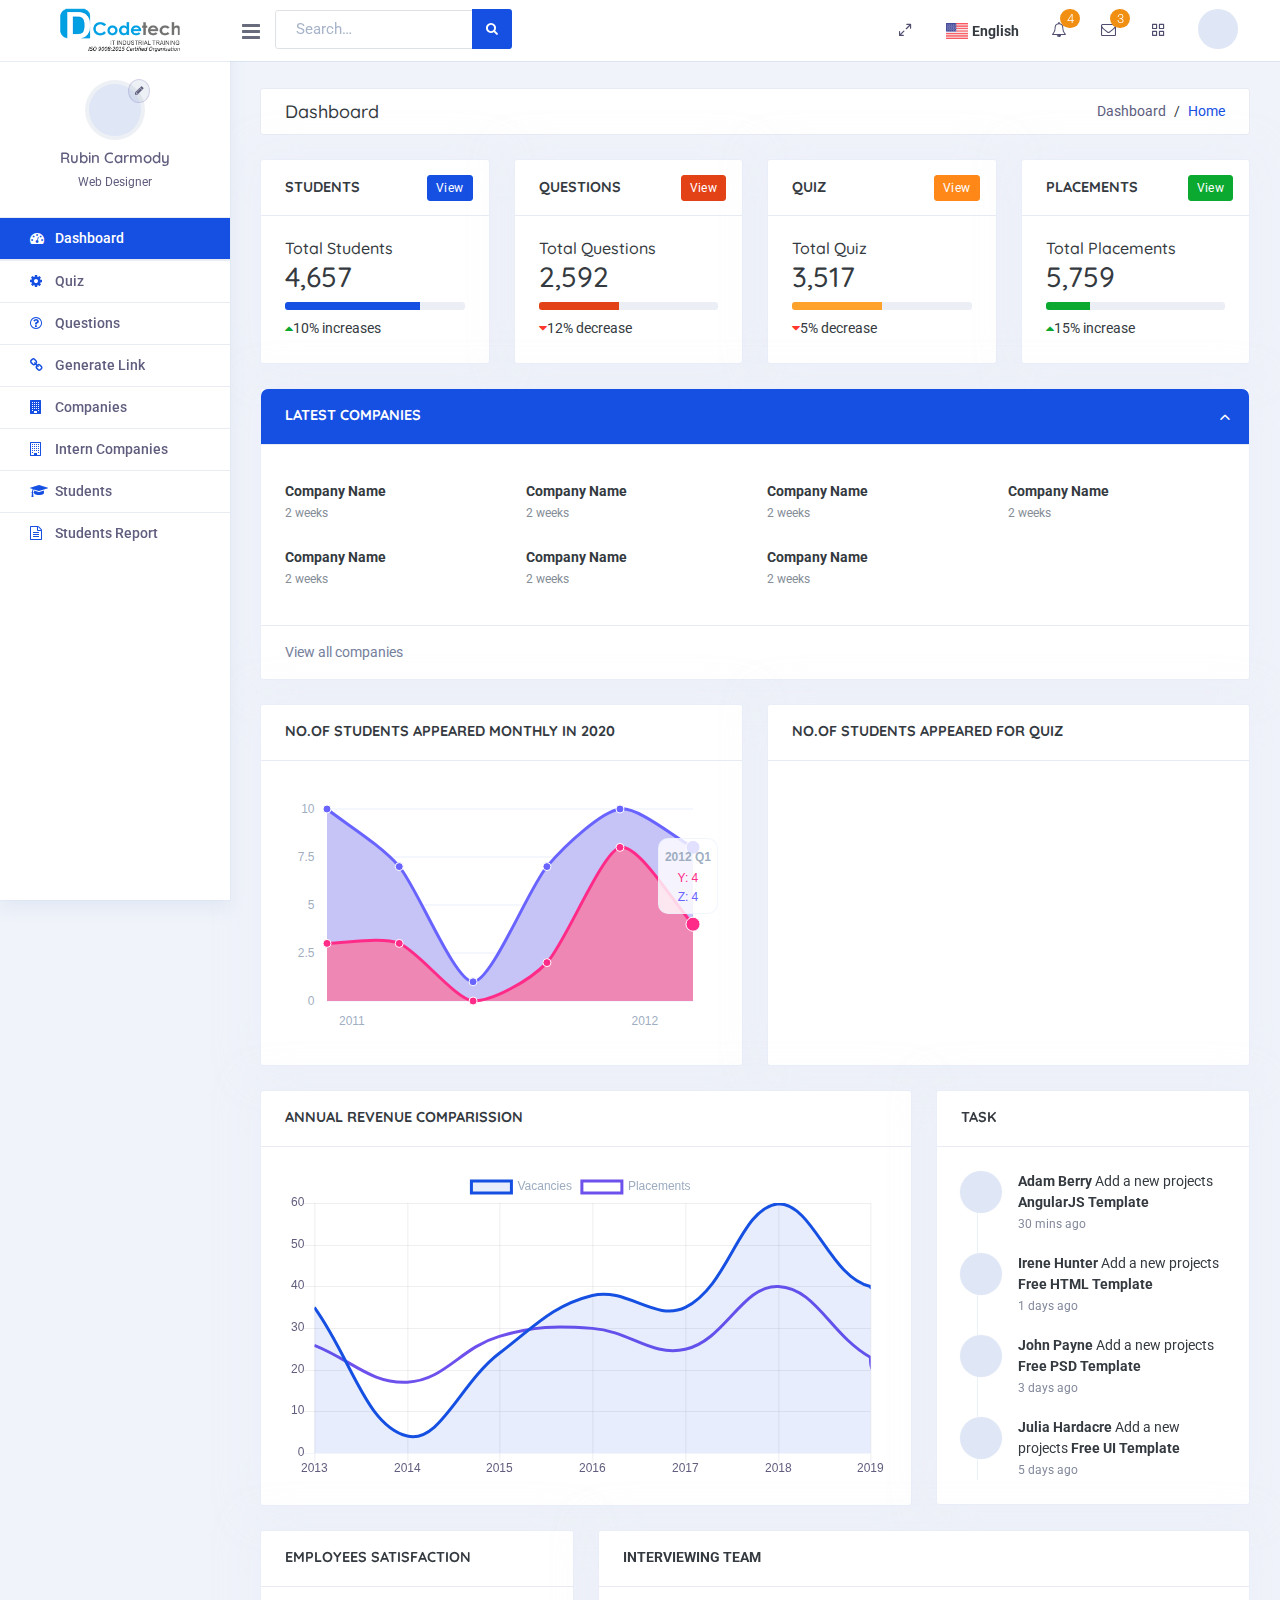
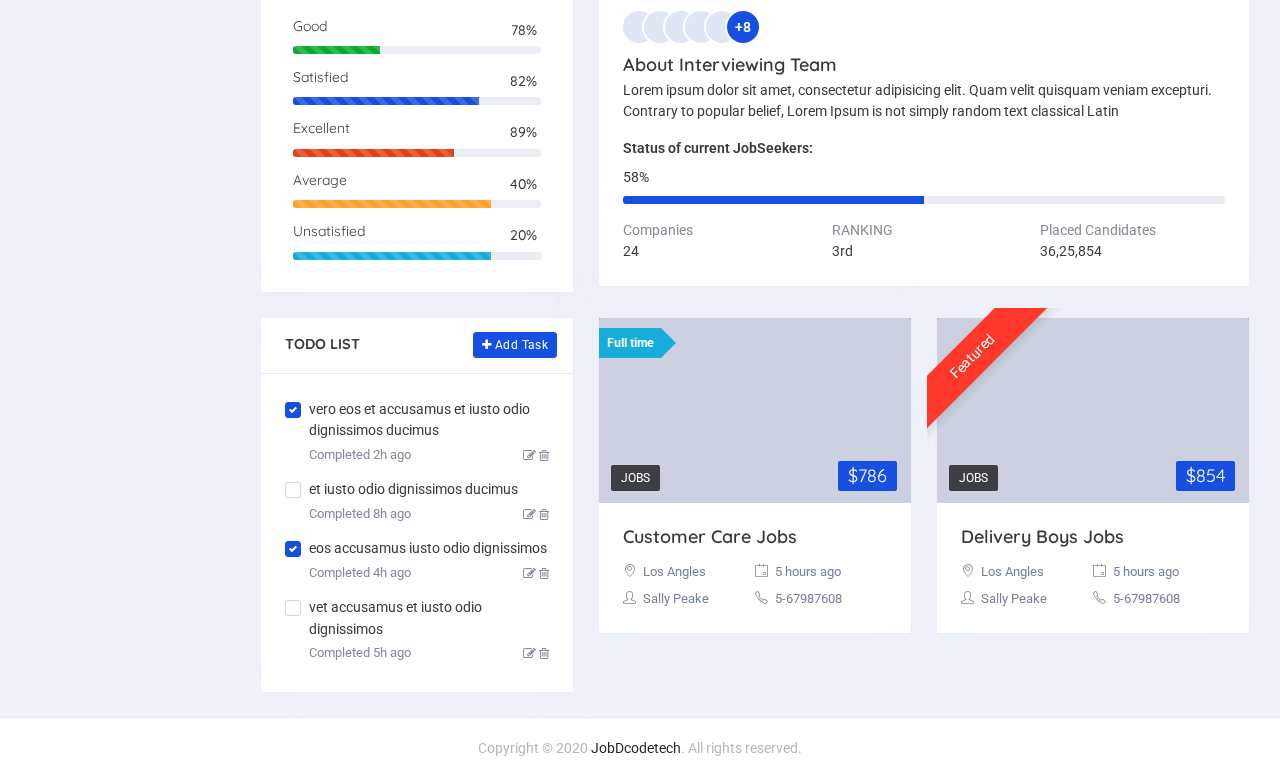
==== commit 862cb575: "26 jun" ====
--- a/dashboard/dashboard.html
+++ b/dashboard/dashboard.html
@@ -14,18 +14,18 @@
     <meta name="HandheldFriendly" content="True">
     <meta name="MobileOptimized" content="320">
     <link rel="icon" href="favicon.ico" type="image/x-icon" />
-    <link rel="shortcut icon" type="image/x-icon" href="favicon.ico" />
+    <link rel="shortcut icon" type="image/x-icon" href="0.jpg" />
 
     <!-- Title -->
     <title>JobDcodetech</title>
     <link rel="stylesheet" href="../assets/fonts/fonts/font-awesome.min.css">
 
+    <!-- Sidemenu Css -->
+    <link href="../assets/plugins/toggle-sidebar/sidemenu.css" rel="stylesheet" />
+
+
     <!-- Bootstrap Css -->
     <link href="../assets/plugins/bootstrap-4.3.1-dist/css/bootstrap.min.css" rel="stylesheet" />
-
-    <!-- Sidemenu Css -->
-    <link href="../assets/plugins/toggle-sidebar/sidemenu.css" rel="stylesheet" />
-
 
     <!-- Dashboard Css -->
     <link href="../assets/css/style.css" rel="stylesheet" />
@@ -495,6 +495,7 @@
                             </div>
                         </div>
                     </div>
+
                     <div class="row">
                         <div class="col-lg-6 col-md-12">
                             <div class="card">
@@ -515,6 +516,361 @@
                                 </div>
                                 <div class="card-body">
                                     <div id="morrisBar4" class="chartsh"></div>
+                                </div>
+                            </div>
+                        </div>
+                    </div>
+
+                    <div class="row">
+                        <div class="col-xl-8 col-lg-12 col-md-12">
+                            <div class="card">
+                                <div class="card-header">
+                                    <h3 class="card-title">Annual Revenue Comparission</h3>
+                                </div>
+                                <div class="card-body">
+                                    <div class="chart-wrapper">
+                                        <canvas id="sales-status" class="chart-dropshadow h-280"></canvas>
+                                    </div>
+                                </div>
+                            </div>
+                        </div>
+                        <div class="col-xl-4 col-lg-12 col-md-12">
+                            <div class="card">
+                                <div class="card-header">
+                                    <h3 class="card-title">Task</h3>
+                                </div>
+                                <div class="card-body">
+                                    <div class="activity">
+                                        <img src="../assets/images/users/male/24.jpg" alt="" class="img-activity">
+                                        <div class="time-activity">
+                                            <div class="item-activity">
+                                                <p class="mb-0"><b>Adam Berry</b> Add a new projects <b> AngularJS
+                                                        Template</b></p>
+                                                <small class="text-muted ">30 mins ago</small>
+                                            </div>
+                                        </div>
+                                        <img src="../assets/images/users/female/10.jpg" alt="" class="img-activity">
+                                        <div class="time-activity">
+                                            <div class="item-activity">
+                                                <p class="mb-0"><b>Irene Hunter</b> Add a new projects <b>Free HTML
+                                                        Template</b></p>
+                                                <small class="text-muted ">1 days ago</small>
+                                            </div>
+                                        </div>
+                                        <img src="../assets/images/users/male/4.jpg" alt="" class="img-activity">
+                                        <div class="time-activity">
+                                            <div class="item-activity">
+                                                <p class="mb-0"><b>John Payne</b> Add a new projects <b>Free PSD
+                                                        Template</b></p>
+                                                <small class="text-muted ">3 days ago</small>
+                                            </div>
+                                        </div>
+                                        <img src="../assets/images/users/female/8.jpg" alt="" class="img-activity">
+                                        <div class="time-activity mb-0">
+                                            <div class="item-activity mb-0">
+                                                <p class="mb-0"><b>Julia Hardacre</b> Add a new projects <b>Free UI
+                                                        Template</b></p>
+                                                <small class="text-muted ">5 days ago</small>
+                                            </div>
+                                        </div>
+                                    </div>
+                                </div>
+                            </div>
+                        </div>
+                    </div>
+
+                    <div class="row">
+                        <div class="col-xl-4 col-lg-12 col-md-12">
+                            <div class="card">
+                                <div class="card-header">
+                                    <h3 class="card-title">Employees Satisfaction</h3>
+                                </div>
+                                <div class="card-body">
+                                    <div class="chats-wrap">
+                                        <div class="chat-details p-2">
+                                            <h6 class="mb-0">
+                                                <span class="font-weight-normal">Good</span>
+                                                <span class="float-right p-1">78%</span>
+                                            </h6>
+                                            <div class="progress progress-sm mt-3">
+                                                <div
+                                                    class="progress-bar progress-bar-striped progress-bar-animated bg-success w-35">
+                                                </div>
+                                            </div>
+                                        </div>
+                                        <div class="chat-details p-2">
+                                            <h6 class="mb-0">
+                                                <span class="font-weight-normal">Satisfied</span>
+                                                <span class="float-right p-1">82%</span>
+                                            </h6>
+                                            <div class="progress progress-sm mt-3">
+                                                <div
+                                                    class="progress-bar progress-bar-striped progress-bar-animated bg-primary w-75">
+                                                </div>
+                                            </div>
+                                        </div>
+                                        <div class="chat-details p-2">
+                                            <h6 class="mb-0">
+                                                <span class="font-weight-normal">Excellent</span>
+                                                <span class="float-right p-1">89%</span>
+                                            </h6>
+                                            <div class="progress progress-sm mt-3">
+                                                <div
+                                                    class="progress-bar progress-bar-striped progress-bar-animated bg-secondary w-65">
+                                                </div>
+                                            </div>
+                                        </div>
+                                        <div class="chat-details p-2">
+                                            <h6 class="mb-0">
+                                                <span class="font-weight-normal">Average</span>
+                                                <span class="float-right p-1">40%</span>
+                                            </h6>
+                                            <div class="progress progress-sm mt-3">
+                                                <div
+                                                    class="progress-bar progress-bar-striped progress-bar-animated bg-warning w-80">
+                                                </div>
+                                            </div>
+                                        </div>
+                                        <div class="chat-details p-2">
+                                            <h6 class="mb-0">
+                                                <span class="font-weight-normal">Unsatisfied</span>
+                                                <span class="float-right p-1">20%</span>
+                                            </h6>
+                                            <div class="progress progress-sm mt-3">
+                                                <div
+                                                    class="progress-bar progress-bar-striped progress-bar-animated bg-info w-80">
+                                                </div>
+                                            </div>
+                                        </div>
+                                    </div>
+                                </div>
+                            </div>
+                        </div>
+                        <div class="col-sm-12 col-md-12 col-lg-12 col-xl-8">
+                            <div class="card">
+                                <div class="card-header">
+                                    <div class="card-title">Interviewing Team</div>
+                                </div>
+                                <div class="card-body">
+                                    <div class="ibox teams mb-30 bg-boxshadow">
+                                        <!-- Ibox Content -->
+                                        <div class="ibox-content teams">
+                                            <!-- Members -->
+                                            <div class="avatar-list avatar-list-stacked">
+                                                <span class="avatar brround cover-image cover-image"
+                                                    data-image-src="../assets/images/users/female/12.jpg"></span>
+                                                <span class="avatar brround cover-image cover-image"
+                                                    data-image-src="../assets/images/users/female/21.jpg"></span>
+                                                <span class="avatar brround cover-image cover-image"
+                                                    data-image-src="../assets/images/users/female/29.jpg"></span>
+                                                <span class="avatar brround cover-image cover-image"
+                                                    data-image-src="../assets/images/users/female/2.jpg"></span>
+                                                <span class="avatar brround cover-image cover-image"
+                                                    data-image-src="../assets/images/users/male/34.jpg"></span>
+                                                <span class="avatar brround cover-image cover-image">+8</span>
+                                            </div>
+                                            <!-- Team Board Details -->
+                                            <div class="teams-board-details mt-3">
+                                                <h4 class="font-weight-semibold">About Interviewing Team</h4>
+                                                <p>Lorem ipsum dolor sit amet, consectetur adipisicing elit. Quam velit
+                                                    quisquam veniam
+                                                    excepturi. Contrary to popular belief, Lorem Ipsum is not simply
+                                                    random text classical
+                                                    Latin </p>
+                                            </div>
+                                            <!-- Progress Details -->
+                                            <span class="font-weight-semibold">Status of current JobSeekers:</span>
+                                            <div class="progress-details-teams mt-2 mb-4">
+                                                <div class="stat-percent mb-2">58%</div>
+                                                <div class="progress progress-sm ">
+                                                    <div class="progress-bar bg-primary w-50" role="progressbar"></div>
+                                                </div>
+                                            </div>
+                                            <div class="row mt-2">
+                                                <div class="col-4">
+                                                    <div class="teams-rank text-muted">Companies</div>
+                                                    <span>24</span>
+                                                </div>
+                                                <div class="col-4">
+                                                    <div class="teams-rank text-muted">RANKING</div>
+                                                    <span>3rd</span>
+                                                </div>
+                                                <div class="col-4">
+                                                    <div class="teams-rank text-muted">Placed Candidates</div>
+                                                    <span>36,25,854</span>
+                                                </div>
+                                            </div>
+                                        </div>
+                                    </div>
+                                </div>
+                            </div>
+                        </div>
+                    </div>
+
+                    <div class="row">
+                        <div class="col-xl-4 col-lg-12 col-md-12">
+                            <div class="card">
+                                <div class="card-header">
+                                    <h3 class="card-title">Todo List</h3>
+                                    <div class="card-options">
+                                        <a class="btn btn-sm btn-primary " href="#"><i class="fa fa-plus"></i> Add
+                                            Task</a>
+                                    </div>
+                                </div>
+                                <div class="card-body">
+                                    <div class="custom-controls-stacked checklist-task">
+                                        <label class="custom-control custom-checkbox mb-3 checklist-desc">
+                                            <input type="checkbox" class="custom-control-input" name="example-checkbox1"
+                                                value="option1" checked="">
+                                            <span class="custom-control-label">vero eos et accusamus et iusto odio
+                                                dignissimos
+                                                ducimus</span>
+                                            <div class="check-data d-flex mt-1">
+                                                <span class="text-muted">Completed 2h ago</span>
+                                                <div class="check-icon ml-auto">
+                                                    <span class="text-muted" data-toggle="tooltip" data-placement="top"
+                                                        data-original-title="Edit"><i
+                                                            class="fa fa-pencil-square-o "></i> </span>
+                                                    <span class="text-muted" data-toggle="tooltip" data-placement="top"
+                                                        data-original-title="Delete"><i
+                                                            class="fa fa-trash-o"></i></span>
+                                                </div>
+                                            </div>
+                                        </label>
+                                        <label class="custom-control custom-checkbox mb-3 checklist-desc">
+                                            <input type="checkbox" class="custom-control-input" name="example-checkbox2"
+                                                value="option2">
+                                            <span class="custom-control-label"> et iusto odio dignissimos ducimus</span>
+                                            <div class="check-data d-flex mt-1">
+                                                <span class="text-muted">Completed 8h ago</span>
+                                                <div class="check-icon ml-auto">
+                                                    <span class="text-muted" data-toggle="tooltip" data-placement="top"
+                                                        data-original-title="Edit"><i
+                                                            class="fa fa-pencil-square-o "></i> </span>
+                                                    <span class="text-muted" data-toggle="tooltip" data-placement="top"
+                                                        data-original-title="Delete"><i
+                                                            class="fa fa-trash-o"></i></span>
+                                                </div>
+                                            </div>
+                                        </label>
+                                        <label class="custom-control custom-checkbox mb-3 checklist-desc">
+                                            <input type="checkbox" class="custom-control-input" name="example-checkbox3"
+                                                value="option3" checked="">
+                                            <span class="custom-control-label"> eos accusamus iusto odio dignissimos
+                                            </span>
+                                            <div class="check-data d-flex mt-1">
+                                                <span class="text-muted">Completed 4h ago</span>
+                                                <div class="check-icon ml-auto">
+                                                    <span class="text-muted" data-toggle="tooltip" data-placement="top"
+                                                        data-original-title="Edit"><i
+                                                            class="fa fa-pencil-square-o "></i> </span>
+                                                    <span class="text-muted" data-toggle="tooltip" data-placement="top"
+                                                        data-original-title="Delete"><i
+                                                            class="fa fa-trash-o"></i></span>
+                                                </div>
+                                            </div>
+                                        </label>
+                                        <label class="custom-control custom-checkbox checklist-desc">
+                                            <input type="checkbox" class="custom-control-input" name="example-checkbox4"
+                                                value="option4">
+                                            <span class="custom-control-label">vet accusamus et iusto odio dignissimos
+                                            </span>
+                                            <div class="check-data d-flex mt-1">
+                                                <span class="text-muted">Completed 5h ago</span>
+                                                <div class="check-icon ml-auto">
+                                                    <span class="text-muted" data-toggle="tooltip" data-placement="top"
+                                                        data-original-title="Edit"><i
+                                                            class="fa fa-pencil-square-o "></i> </span>
+                                                    <span class="text-muted" data-toggle="tooltip" data-placement="top"
+                                                        data-original-title="Delete"><i
+                                                            class="fa fa-trash-o"></i></span>
+                                                </div>
+                                            </div>
+                                        </label>
+                                    </div>
+                                </div>
+                            </div>
+                        </div>
+                        <div class="col-xl-4 col-lg-6 col-md-12">
+                            <div class="item">
+                                <div class="card">
+                                    <div class="arrow-ribbon bg-info">Full time</div>
+                                    <div class="item-card7-img">
+                                        <div class="item-card7-imgs">
+                                            <a href="jobs.html"></a>
+                                            <img src="../assets/images/products/products/h4.jpg" alt="img"
+                                                class="cover-image">
+                                        </div>
+                                        <div class="item-card7-overlaytext">
+                                            <a href="jobs.html" class="text-white"> Jobs</a>
+                                            <h4 class="font-weight-semibold mb-0">$786</h4>
+                                        </div>
+                                    </div>
+                                    <div class="card-body">
+                                        <div class="item-card7-desc">
+                                            <a href="jobs.html" class="text-dark">
+                                                <h4 class="font-weight-semibold">Customer Care Jobs</h4>
+                                            </a>
+                                        </div>
+                                        <div class="item-card7-text">
+                                            <ul class="icon-card mb-0">
+                                                <li class=""><a href="#" class="icons"><i
+                                                            class="si si-location-pin text-muted mr-1"></i>
+                                                        Los Angles</a></li>
+                                                <li><a href="#" class="icons"><i
+                                                            class="si si-event text-muted mr-1"></i> 5 hours ago</a>
+                                                </li>
+                                                <li class="mb-0"><a href="#" class="icons"><i
+                                                            class="si si-user text-muted mr-1"></i> Sally
+                                                        Peake</a></li>
+                                                <li class="mb-0"><a href="#" class="icons"><i
+                                                            class="si si-phone text-muted mr-1"></i>
+                                                        5-67987608</a></li>
+                                            </ul>
+                                        </div>
+                                    </div>
+                                </div>
+                            </div>
+                        </div>
+                        <div class="col-xl-4 col-lg-6 col-md-12">
+                            <div class="item">
+                                <div class="card">
+                                    <div class="ribbon ribbon-top-left text-danger"><span
+                                            class="bg-danger">featured</span></div>
+                                    <div class="item-card7-img">
+                                        <div class="item-card7-imgs">
+                                            <a href="jobs.html"></a>
+                                            <img src="../assets/images/products/products/j3.jpg" alt="img"
+                                                class="cover-image">
+                                        </div>
+                                        <div class="item-card7-overlaytext">
+                                            <a href="jobs.html" class="text-white"> Jobs</a>
+                                            <h4 class="font-weight-semibold mb-0">$854</h4>
+                                        </div>
+                                    </div>
+                                    <div class="card-body">
+                                        <div class="item-card7-desc">
+                                            <a href="jobs.html" class="text-dark">
+                                                <h4 class="font-weight-semibold">Delivery Boys Jobs</h4>
+                                            </a>
+                                        </div>
+                                        <div class="item-card7-text">
+                                            <ul class="icon-card mb-0">
+                                                <li class=""><a href="#" class="icons"><i
+                                                            class="si si-location-pin text-muted mr-1"></i>
+                                                        Los Angles</a></li>
+                                                <li><a href="#" class="icons"><i
+                                                            class="si si-event text-muted mr-1"></i> 5 hours ago</a>
+                                                </li>
+                                                <li class="mb-0"><a href="#" class="icons"><i
+                                                            class="si si-user text-muted mr-1"></i> Sally
+                                                        Peake</a></li>
+                                                <li class="mb-0"><a href="#" class="icons"><i
+                                                            class="si si-phone text-muted mr-1"></i>
+                                                        5-67987608</a></li>
+                                            </ul>
+                                        </div>
+                                    </div>
                                 </div>
                             </div>
                         </div>
@@ -537,7 +893,6 @@
         <!-- End Footer-->
     </div>
 
-    <!-- Dashboard js -->
     <script src="../assets/js/vendors/jquery-3.2.1.min.js"></script>
     <script src="../assets/plugins/bootstrap-4.3.1-dist/js/popper.min.js"></script>
     <script src="../assets/plugins/bootstrap-4.3.1-dist/js/bootstrap.min.js"></script>
@@ -550,10 +905,12 @@
     <!-- Fullside-menu Js-->
     <script src="../assets/plugins/toggle-sidebar/sidemenu.js"></script>
 
+
     <!--Morris.js Charts Plugin -->
     <script src="../assets/plugins/morris/raphael-min.js"></script>
     <script src="../assets/plugins/morris/morris.js"></script>
 
+    <!-- Input Mask Plugin -->
     <script src="../assets/plugins/input-mask/jquery.mask.min.js"></script>
 
     <!-- Index Scripts -->
@@ -567,10 +924,18 @@
     <script src="../assets/plugins/counters/waypoints.min.js"></script>
     <script src="../assets/plugins/counters/numeric-counter.js"></script>
 
+    <script src="../assets/plugins/echarts/echarts.js"></script>
+    <script src="../assets/plugins/echarts/echarts.js"></script>
+    <script src="../assets/js/index1.js"></script>
+
+
 
     <!-- Custom Js-->
     <script src="../assets/js/admin-custom.js"></script>
 
+    <!-- CHARTJS CHART -->
+    <script src="../assets/plugins/chart/Chart.bundle.js"></script>
+    <script src="../assets/plugins/chart/utils.js"></script>
 
 </body>
 
